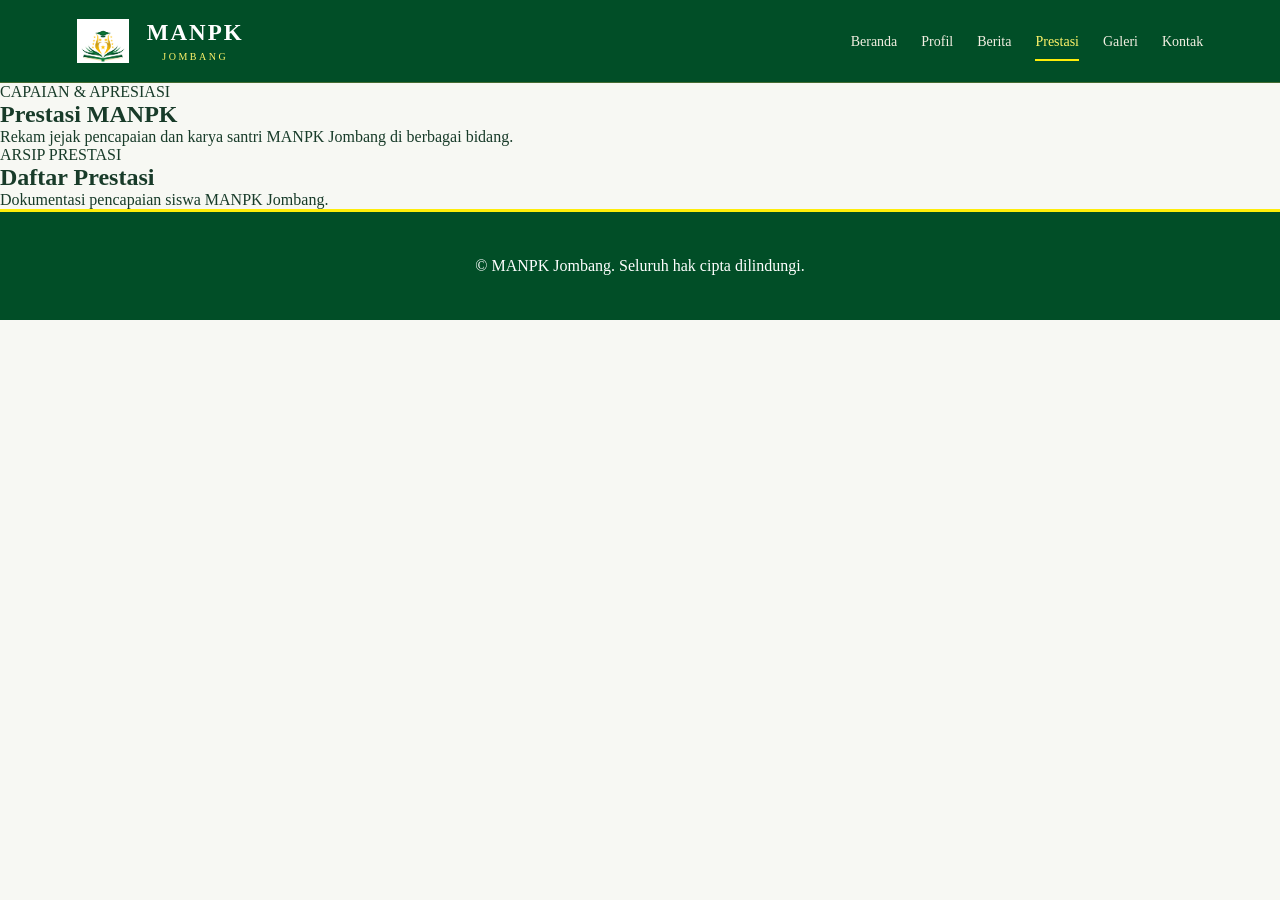
==== prestasi.html @ c764612d "Add achievement page styling" ====
<!DOCTYPE html>
<html lang="id">
<head>
  <meta charset="UTF-8">
  <meta name="viewport" content="width=device-width, initial-scale=1.0">
  <title>Prestasi | MANPK Jombang</title>
  <link rel="stylesheet" href="style.css">
</head>

<body>

  <!-- NAVBAR -->
  <header class="navbar">
    <div class="nav-container">

      <a href="index.html" class="brand">
        <img src="logo-hassa.png.png" alt="Logo HASSA" class="brand-logo-img">
        <div class="brand-name">
          <strong>MANPK</strong>
          <span>JOMBANG</span>
        </div>
      </a>

      <nav class="main-nav">
        <ul>
          <li><a href="index.html">Beranda</a></li>
          <li><a href="profil.html">Profil</a></li>
          <li><a href="berita.html">Berita</a></li>
          <li><a href="prestasi.html" class="active">Prestasi</a></li>
          <li><a href="galeri.html">Galeri</a></li>
          <li><a href="kontak.html">Kontak</a></li>
        </ul>
      </nav>

    </div>
  </header>

  <!-- PRESTASI -->
  <main class="achievement-page">

    <!-- FEATURED ACHIEVEMENTS -->
    <section class="featured-section">
      <div class="section-heading">
        <span>CAPAIAN & APRESIASI</span>
        <h1>Prestasi MANPK</h1>
        <p>
          Rekam jejak pencapaian dan karya santri
          MANPK Jombang di berbagai bidang.
        </p>
      </div>

      <div class="featured-grid">
        <!-- Kartu prestasi akan ditambahkan di sini -->
      </div>
    </section>

    <!-- DAFTAR PRESTASI -->
    <section class="achievement-list-section">
      <div class="section-heading">
        <span>ARSIP PRESTASI</span>
        <h2>Daftar Prestasi</h2>
        <p>
          Dokumentasi pencapaian siswa MANPK Jombang.
        </p>
      </div>

      <div class="achievement-table-wrapper">
        <!-- Tabel prestasi akan ditambahkan di sini -->
      </div>
    </section>

  </main>

  <!-- FOOTER -->
  <footer class="footer">
    <p>© MANPK Jombang. Seluruh hak cipta dilindungi.</p>
  </footer>

</body>
</html>
---- style.css ----
/* =========================================
   MANPK JOMBANG — ELEGANT EDITORIAL DESIGN
========================================= */
.navbar {
  width: 100%;
  position: relative;
  z-index: 10;
  background: var(--green-dark);
  border-bottom: 2px solid var(--gold);
}

:root {
  /* IDENTITAS WARNA MANPK */
  --green: #0F7C39;
  --green-light: #168B45;
  --green-dark: #014E27;

  /* AKSEN KUNING */
  --gold: #FEED09;
  --gold-light: #FFF36A;

  /* WARNA NETRAL */
  --cream: #F7F8F3;
  --white: #FFFFFF;
  --dark: #183B29;
  --gray: #747D75;
}


* {
  margin: 0;
  padding: 0;
  box-sizing: border-box;
}

html {
  scroll-behavior: smooth;
}

body {
  font-family: Georgia, 'Times New Roman', serif;
  background: var(--cream);
  color: var(--dark);
  overflow-x: hidden;
}

a {
  text-decoration: none;
}

/* =========================================
   1. NAVBAR
========================================= */

.navbar {
  width: 100%;
  position: relative;
  z-index: 10;
  background: var(--green-dark);
  border-bottom: 1px solid rgba(197, 163, 74, 0.35);
}

.nav-container {
  width: 100%;
  max-width: 1440px;
  min-height: 82px;
  margin: auto;
  padding: 12px 6%;
  display: flex;
  align-items: center;
  justify-content: space-between;
  gap: 30px;
}
.brand {
  display: flex;
  align-items: center;
  gap: 18px;
  color: var(--white);
  flex-shrink: 0;
}

.brand-logo {
  width: 52px;
  height: 52px;
  border: 1px solid var(--gold);
  border-radius: 50%;
  display: grid;
  place-items: center;
  color: var(--gold-light);
  font-family: Arial, sans-serif;
  font-size: 10px;
  font-weight: bold;
}
.brand-logo-img {
  width: 52px;
  height: 52px;
  object-fit: contain;
  display: block;
  flex-shrink: 0;
}

.brand-name {
  display: flex;
  flex-direction: column;
  line-height: 1.1;
}

.brand-name strong {
  font-size: 23px;
  font-weight: 600;
  letter-spacing: 2px;
  color: var(--white);
}

.brand-name span {
  font-size: 10px;
  letter-spacing: 2.5px;
  text-align: center;
  margin-top: 6px;
  color: var(--gold-light);
}
.main-nav ul {
  display: flex;
  align-items: center;
  gap: 24px;
  list-style: none;
  margin: 0;
  padding: 0;
}
.main-nav a {
  color: #F3EFE2;
  font-size: 14px;
  transition: color 0.3s ease;
  white-space: nowrap;
}

.main-nav a:hover,
.main-nav a.active {
  color: var(--gold-light);
}

.main-nav a.active {
  border-bottom: 2px solid var(--gold);
  padding-bottom: 10px;
}

/* =========================================
   2. HERO SECTION
========================================= */

.hero {
  width: 100%;
  min-height: 570px;
  position: relative;
  isolation: isolate;
  overflow: hidden;
  display: grid;
  grid-template-columns: 1fr 1.05fr;
  align-items: center;
  background: var(--green);
  color: var(--white);
  padding: 65px 6%;
}

/* Geometric pattern */


.hero-pattern {
  position: absolute;
  inset: 0;
  z-index: -1;
  pointer-events: none;
  opacity: 0.09;
  background-image:
    repeating-linear-gradient(
      45deg,
      transparent 0 35px,
      var(--gold) 36px 37px,
      transparent 38px 70px
    ),
    repeating-linear-gradient(
      -45deg,
      transparent 0 35px,
      var(--gold) 36px 37px,
      transparent 38px 70px
    );
  background-size: 100px 100px;
  animation: patternMove 45s linear infinite;
}

@keyframes patternMove {
  from {
    background-position: 0 0;
  }
  to {
    background-position: 100px 100px;
  }
}

/* Hero text */

.hero-content {
  position: relative;
  z-index: 2;
  max-width: 570px;
  padding: 20px 0;
  animation: revealText 1s ease both;
}


.eyebrow {
  color: var(--gold);
  font-family: Arial, sans-serif;
  font-size: 12px;
  letter-spacing: 2px;
  line-height: 1.8;
  margin-bottom: 25px;
}


.hero h1 {
  color: var(--white);
  font-size: clamp(45px, 5vw, 72px);
  line-height: 1.08;
  font-weight: normal;
  margin-bottom: 22px;
}

.hero h1 span {
  display: block;
  color: var(--gold);
  font-style: italic;
}


.hero-slogan {
  font-size: 20px;
  font-style: italic;
  margin-bottom: 12px;
  color: #F5EEDB;
}

.hero-description {
  max-width: 430px;
  color: #D9E1D8;
  font-size: 15px;
  line-height: 1.8;
  margin-bottom: 28px;
}


.hero-button {
  display: inline-flex;
  align-items: center;
  gap: 18px;
  background: var(--gold);
  color: var(--green-dark);
  padding: 14px 25px;
  border-radius: 8px;
  font-size: 14px;
  font-weight: bold;
  transition: 0.3s ease;
}

.hero-button:hover {
  background: var(--gold-light);
  transform: translateY(-3px);
}

.hero-button span {
  font-size: 20px;
}


.hero-button:hover {
  background: var(--gold-light);
  transform: translateY(-3px);
}

.hero-button span {
  font-size: 20px;
}

.hero-pagination {
  display: flex;
  gap: 20px;
  margin-top: 35px;
  font-family: Arial, sans-serif;
  font-size: 12px;
  color: #B5C1B5;
}

.hero-pagination .current {
  color: var(--gold-light);
  font-weight: bold;
}

/* =========================================
   3. HERO LANDSCAPE IMAGE
========================================= */

.hero-visual {
  position: relative;
  z-index: 1;
  width: 100%;
  max-width: 540px;
  min-width: 0;
  justify-self: end;
  padding: 0 0 30px 10px;
  animation: revealImage 1.3s ease both;
}

.hero-image {
  width: 100%;
  max-width: 480px;
  aspect-ratio: 16 / 9;
  overflow: hidden;
  border: 1px solid rgba(226, 199, 125, 0.8);
  border-radius: 120px 0 0 0;
  background: var(--green-light);
}

.image-placeholder {
  width: 100%;
  height: 100%;
  min-height: 260px;
  display: flex;
  flex-direction: column;
  align-items: center;
  justify-content: center;
  text-align: center;
  color: var(--white);
  background: linear-gradient(
    135deg,
    var(--green-dark),
    var(--green-light)
  );
}

.image-placeholder span {
  font-size: 23px;
  letter-spacing: 2px;
}

.image-placeholder p {
  font-family: Arial, sans-serif;
  font-size: 12px;
  margin-top: 12px;
  color: rgba(255, 255, 255, 0.8);
}

.hero-caption {
  position: absolute;
  right: 0;
  bottom: 0;
  width: 72%;
  padding: 16px 22px;
  background: var(--green-dark);
  border: 1px solid var(--gold);
  color: var(--gold);
  text-align: center;
  font-family: Arial, sans-serif;
  font-size: 11px;
  letter-spacing: 2px;
}

/* =========================================
   4. ABOUT SECTION
========================================= */

.about-section {
  width: 100%;
  min-height: 450px;
  padding: 95px 8%;
  display: grid;
  grid-template-columns: 1.2fr 0.9fr 0.7fr;
  align-items: center;
  gap: 48px;
  position: relative;
  background: var(--cream);
}
.section-label {
  color: var(--green);
  font-family: Arial, sans-serif;
  font-size: 11px;
  font-weight: bold;
  letter-spacing: 2px;
  margin-bottom: 22px;
}



.about-text h2 {
  color: var(--green-dark);
  font-size: clamp(27px, 3vw, 40px);
  line-height: 1.25;
  font-weight: normal;
  margin-bottom: 20px;
}


.about-text > p:not(.section-label) {
  color: #555E53;
  font-size: 15px;
  line-height: 1.8;
  margin-bottom: 25px;
}

.about-button {
  display: inline-block;
  padding: 12px 22px;
  background: var(--green);
  color: var(--white);
  border-radius: 25px;
  font-family: Arial, sans-serif;
  font-size: 13px;
  transition: 0.3s;
}

.about-button:hover {
  background: var(--green-light);
  transform: translateY(-2px);
}

/* About image placeholder */

.about-visual {
  width: 100%;
  min-width: 0;
}

.about-image-placeholder {
  width: 100%;
  min-height: 230px;
  aspect-ratio: 4 / 3;
  display: grid;
  place-items: center;
  padding: 20px;
  text-align: center;
  color: var(--green-dark);
  background: #E8F1E9;
  border: 1px solid var(--green);
  border-radius: 100px 0 0 0;
  font-family: Arial, sans-serif;
  font-size: 12px;
  letter-spacing: 1px;
}


/* About values */

.about-values {
  display: flex;
  flex-direction: column;
  gap: 22px;
}

.value-item {
  display: flex;
  align-items: center;
  gap: 15px;
}

.value-icon {
  width: 48px;
  height: 48px;
  flex-shrink: 0;
  border-radius: 50%;
  background: var(--green);
  color: var(--gold);
  display: grid;
  place-items: center;
  font-size: 24px;
  border: 1px solid var(--gold);
}


.value-item p {
  color: var(--green-dark);
  font-size: 14px;
  line-height: 1.5;
}

/* =========================================
   5. FOOTER
========================================= */

.footer {
  background: var(--green-dark);
  color: var(--white);
  text-align: center;
  padding: 45px 20px;
  border-top: 3px solid var(--gold);
}

.footer-content h3 {
  color: var(--gold);
  font-size: 22px;
  font-weight: normal;
  letter-spacing: 3px;
  margin-bottom: 10px;
}

.footer-content p {
  color: #D9E1D8;
  font-size: 14px;
  font-style: italic;
  margin-bottom: 20px;
}

.footer-content span {
  font-family: Arial, sans-serif;
  font-size: 11px;
  color: #B9C5B9;
}

/* =========================================
   6. ANIMATIONS
========================================= */

@keyframes revealText {
  from {
    opacity: 0;
    transform: translateY(25px);
  }
  to {
    opacity: 1;
    transform: translateY(0);
  }
}

@keyframes revealImage {
  from {
    opacity: 0;
    transform: translateX(30px);
  }
  to {
    opacity: 1;
    transform: translateX(0);
  }
}

/* =========================================
   7. RESPONSIVE DESIGN
========================================= */

@media (max-width: 1050px) {
  .nav-container {
    flex-direction: row;
    justify-content: space-between;
    gap: 20px;
  }

  .main-nav ul {
    flex-wrap: wrap;
    justify-content: center;
    gap: 15px;
  }

  .hero {
    grid-template-columns: 1fr 1fr;
    padding: 55px 5%;
  }

  .hero-visual {
    padding: 0 0 35px 10px;
  }

  .about-section {
    grid-template-columns: 1fr 1fr;
  }

  .about-values {
    grid-column: 1 / -1;
    flex-direction: row;
    flex-wrap: wrap;
    justify-content: space-between;
  }
}

@media (max-width: 700px) {
  .nav-container {
    flex-direction: column;
    padding: 18px 5%;
  }

  .main-nav ul {
    gap: 10px 16px;
    flex-wrap: wrap;
    justify-content: center;
  }

  .main-nav a {
    font-size: 12px;
    padding: 5px 0;
  }

 .hero {
  grid-template-columns: 1fr;
  min-height: auto;
  padding: 65px 7% 75px;
  gap: 30px;
}

  .hero h1 {
    font-size: clamp(34px, 9vw, 43px);
    line-height: 1.15;
  }

  .hero-visual {
    position: relative;
    z-index: 1;
    width: 100%;
    max-width: 480px;
    min-width: 0;
    justify-self: center;
    padding: 0 0 30px 10px;
    animation: revealImage 1.3s ease both;
  }

  .hero-image {
    width: 100%;
    max-width: 480px;
    aspect-ratio: 16 / 9;
    overflow: hidden;
    border: 1px solid rgba(226, 199, 125, 0.8);
    border-radius: 120px 0 0 0;
    background: var(--green-light);
  }
  .hero-caption {
    width: 85%;
    font-size: 9px;
  }

  .about-section {
    grid-template-columns: 1fr;
    padding: 65px 8%;
    gap: 35px;
  }

  .about-values {
    grid-column: auto;
    flex-direction: column;
  }
}

@media (prefers-reduced-motion: reduce) {
  *,
  *::before,
  *::after {
    animation-duration: 0.01ms !important;
    animation-iteration-count: 1 !important;
    scroll-behavior: auto !important;
  }
}
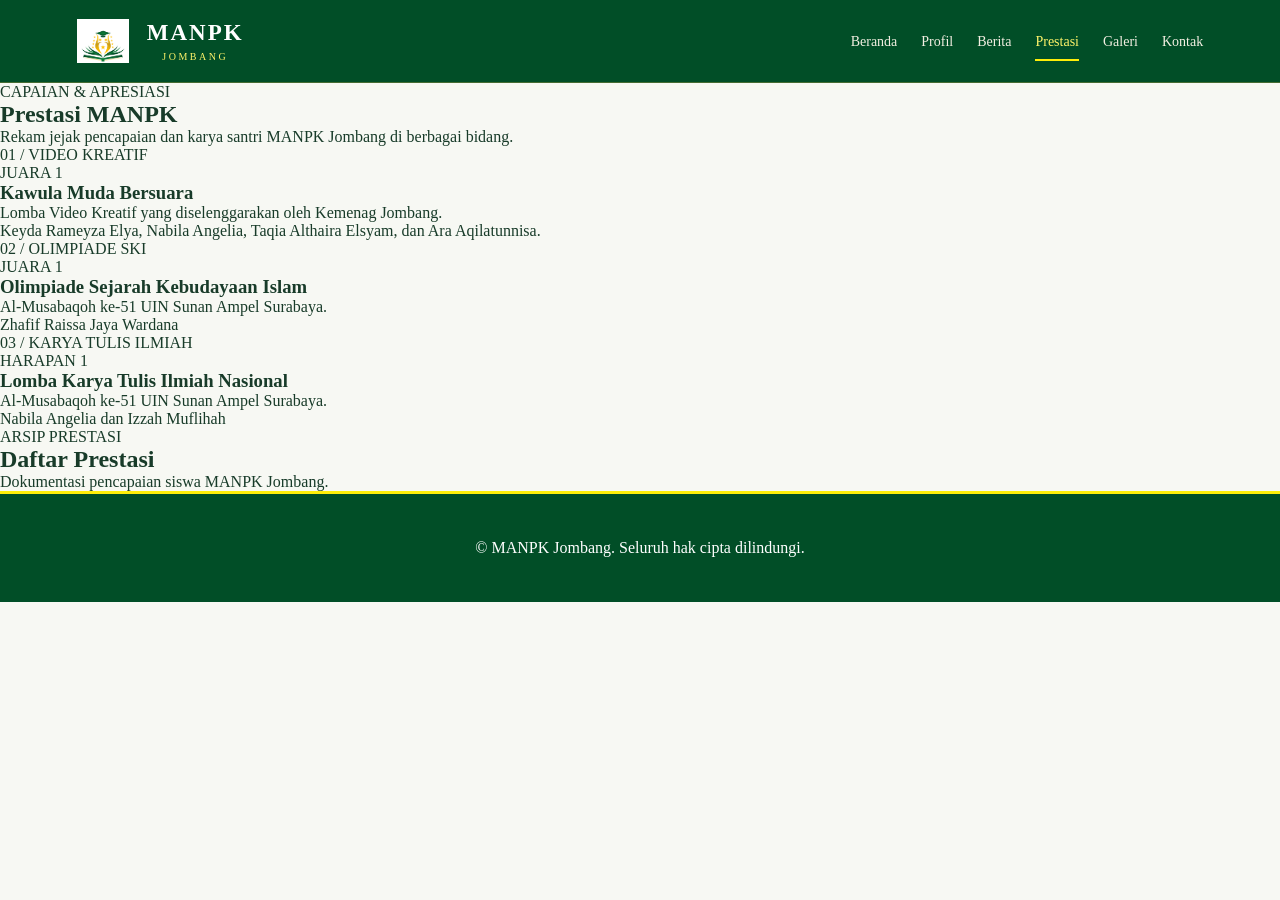
==== commit 77f99db8: "Add achievement cards to prestasi.html" ====
--- a/prestasi.html
+++ b/prestasi.html
@@ -51,7 +51,53 @@
       </div>
 
       <div class="featured-grid">
-        <!-- Kartu prestasi akan ditambahkan di sini -->
+       
+<div class="featured-grid">
+
+  <article class="achievement-card featured-main">
+    <div class="achievement-card-image">
+      <span>01 / VIDEO KREATIF</span>
+    </div>
+    <div class="achievement-card-content">
+      <span class="achievement-award">JUARA 1</span>
+      <h3>Kawula Muda Bersuara</h3>
+      <p>Lomba Video Kreatif yang diselenggarakan oleh Kemenag Jombang.</p>
+      <div class="achievement-names">
+        Keyda Rameyza Elya, Nabila Angelia, Taqia Althaira Elsyam, dan Ara Aqilatunnisa.
+      </div>
+    </div>
+  </article>
+
+  <article class="achievement-card">
+    <div class="achievement-card-image">
+      <span>02 / OLIMPIADE SKI</span>
+    </div>
+    <div class="achievement-card-content">
+      <span class="achievement-award">JUARA 1</span>
+      <h3>Olimpiade Sejarah Kebudayaan Islam</h3>
+      <p>Al-Musabaqoh ke-51 UIN Sunan Ampel Surabaya.</p>
+      <div class="achievement-names">
+        Zhafif Raissa Jaya Wardana
+      </div>
+    </div>
+  </article>
+
+  <article class="achievement-card">
+    <div class="achievement-card-image">
+      <span>03 / KARYA TULIS ILMIAH</span>
+    </div>
+    <div class="achievement-card-content">
+      <span class="achievement-award">HARAPAN 1</span>
+      <h3>Lomba Karya Tulis Ilmiah Nasional</h3>
+      <p>Al-Musabaqoh ke-51 UIN Sunan Ampel Surabaya.</p>
+      <div class="achievement-names">
+        Nabila Angelia dan Izzah Muflihah
+      </div>
+    </div>
+  </article>
+
+</div>
+
       </div>
     </section>
 
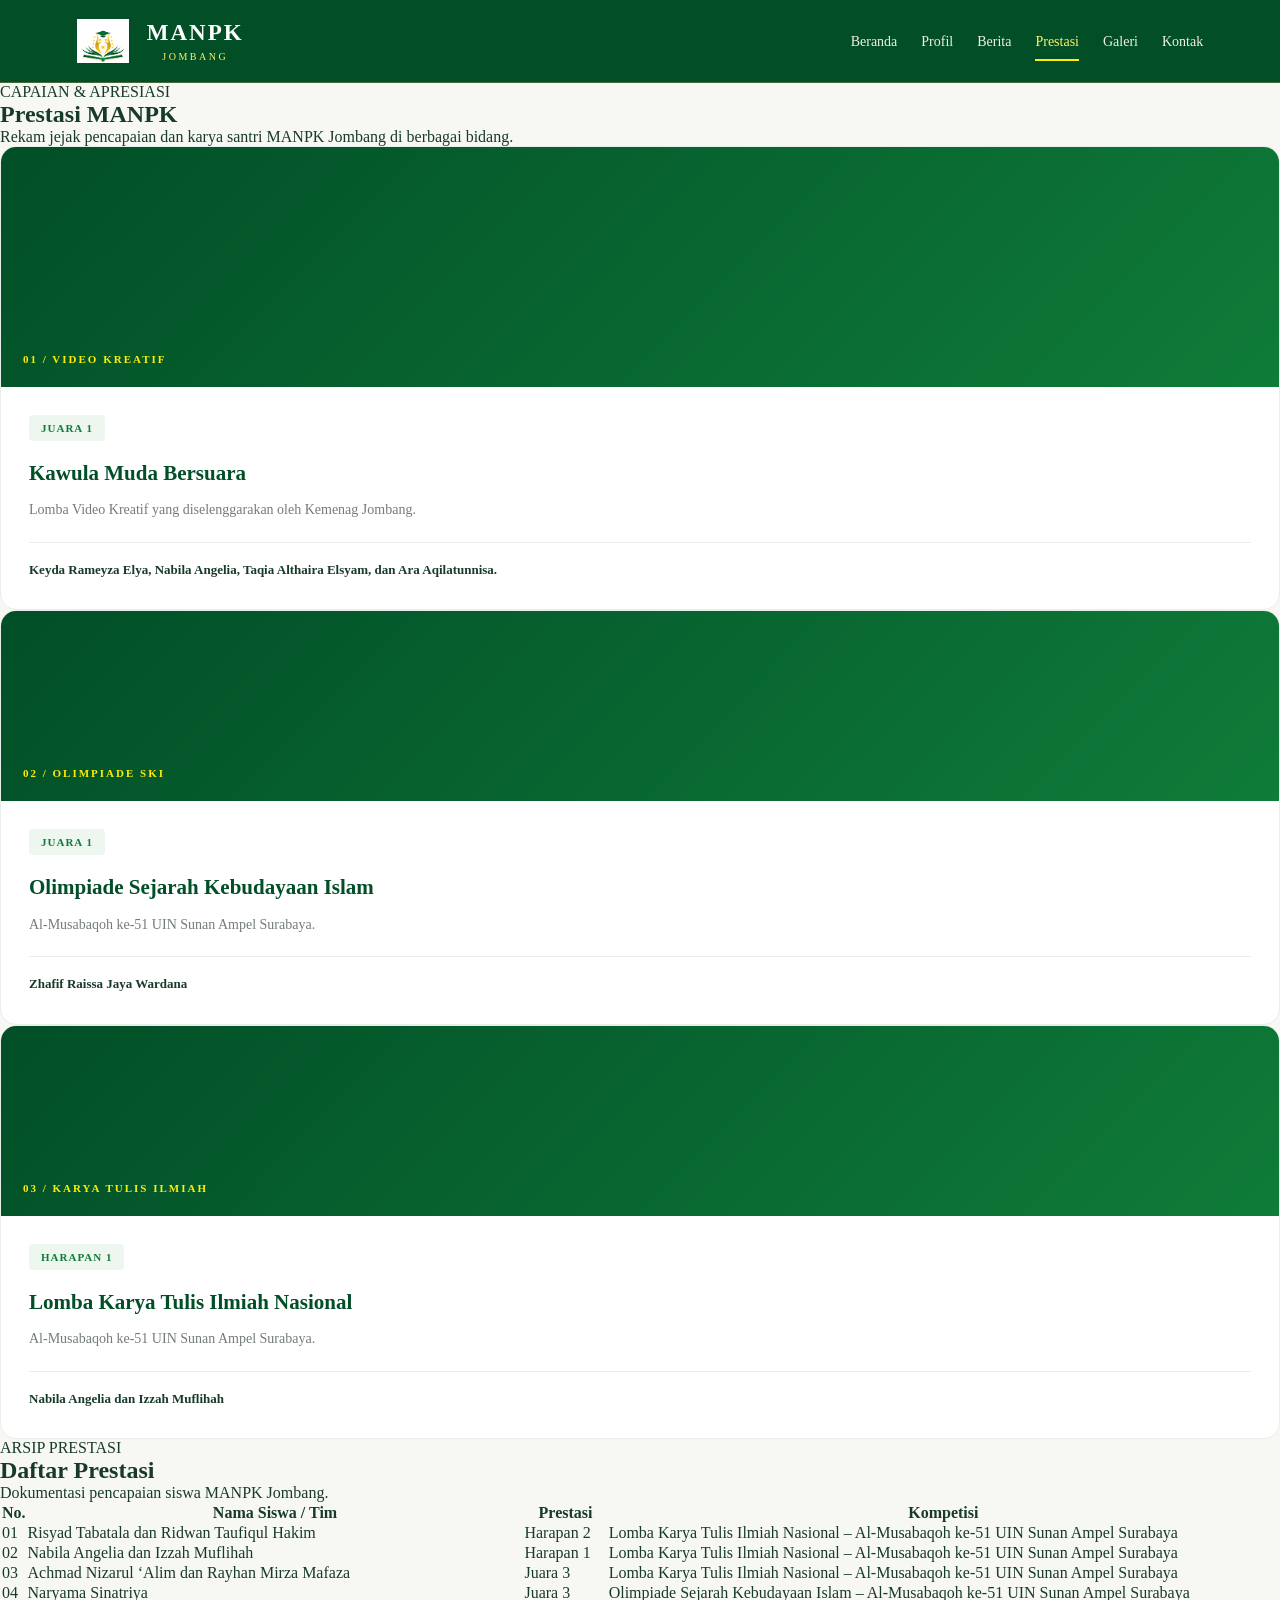
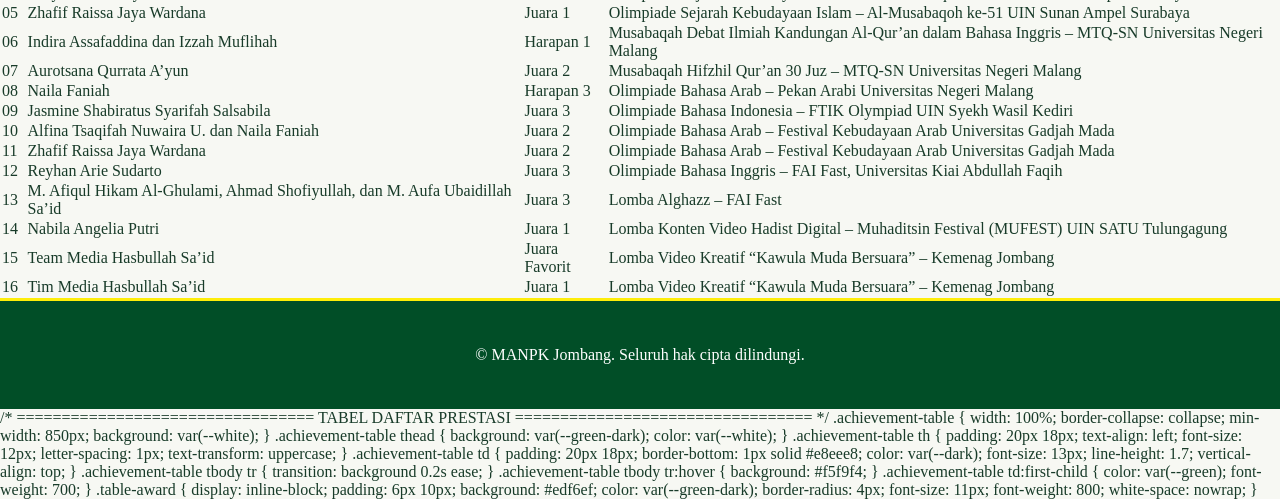
==== commit 1c0c7400: "Style achievement table Added a table to display student achievements with details on awards and com" ====
--- a/prestasi.html
+++ b/prestasi.html
@@ -111,9 +111,132 @@
         </p>
       </div>
 
-      <div class="achievement-table-wrapper">
-        <!-- Tabel prestasi akan ditambahkan di sini -->
-      </div>
+     <div class="achievement-table-wrapper">
+  <table class="achievement-table">
+    <thead>
+      <tr>
+        <th>No.</th>
+        <th>Nama Siswa / Tim</th>
+        <th>Prestasi</th>
+        <th>Kompetisi</th>
+      </tr>
+    </thead>
+
+    <tbody>
+      <tr>
+        <td>01</td>
+        <td>Risyad Tabatala dan Ridwan Taufiqul Hakim</td>
+        <td><span class="table-award">Harapan 2</span></td>
+        <td>Lomba Karya Tulis Ilmiah Nasional – Al-Musabaqoh ke-51 UIN Sunan Ampel Surabaya</td>
+      </tr>
+
+      <tr>
+        <td>02</td>
+        <td>Nabila Angelia dan Izzah Muflihah</td>
+        <td><span class="table-award">Harapan 1</span></td>
+        <td>Lomba Karya Tulis Ilmiah Nasional – Al-Musabaqoh ke-51 UIN Sunan Ampel Surabaya</td>
+      </tr>
+
+      <tr>
+        <td>03</td>
+        <td>Achmad Nizarul ‘Alim dan Rayhan Mirza Mafaza</td>
+        <td><span class="table-award">Juara 3</span></td>
+        <td>Lomba Karya Tulis Ilmiah Nasional – Al-Musabaqoh ke-51 UIN Sunan Ampel Surabaya</td>
+      </tr>
+
+      <tr>
+        <td>04</td>
+        <td>Naryama Sinatriya</td>
+        <td><span class="table-award">Juara 3</span></td>
+        <td>Olimpiade Sejarah Kebudayaan Islam – Al-Musabaqoh ke-51 UIN Sunan Ampel Surabaya</td>
+      </tr>
+
+      <tr>
+        <td>05</td>
+        <td>Zhafif Raissa Jaya Wardana</td>
+        <td><span class="table-award">Juara 1</span></td>
+        <td>Olimpiade Sejarah Kebudayaan Islam – Al-Musabaqoh ke-51 UIN Sunan Ampel Surabaya</td>
+      </tr>
+
+      <tr>
+        <td>06</td>
+        <td>Indira Assafaddina dan Izzah Muflihah</td>
+        <td><span class="table-award">Harapan 1</span></td>
+        <td>Musabaqah Debat Ilmiah Kandungan Al-Qur’an dalam Bahasa Inggris – MTQ-SN Universitas Negeri Malang</td>
+      </tr>
+
+      <tr>
+        <td>07</td>
+        <td>Aurotsana Qurrata A’yun</td>
+        <td><span class="table-award">Juara 2</span></td>
+        <td>Musabaqah Hifzhil Qur’an 30 Juz – MTQ-SN Universitas Negeri Malang</td>
+      </tr>
+
+      <tr>
+        <td>08</td>
+        <td>Naila Faniah</td>
+        <td><span class="table-award">Harapan 3</span></td>
+        <td>Olimpiade Bahasa Arab – Pekan Arabi Universitas Negeri Malang</td>
+      </tr>
+
+      <tr>
+        <td>09</td>
+        <td>Jasmine Shabiratus Syarifah Salsabila</td>
+        <td><span class="table-award">Juara 3</span></td>
+        <td>Olimpiade Bahasa Indonesia – FTIK Olympiad UIN Syekh Wasil Kediri</td>
+      </tr>
+
+      <tr>
+        <td>10</td>
+        <td>Alfina Tsaqifah Nuwaira U. dan Naila Faniah</td>
+        <td><span class="table-award">Juara 2</span></td>
+        <td>Olimpiade Bahasa Arab – Festival Kebudayaan Arab Universitas Gadjah Mada</td>
+      </tr>
+
+      <tr>
+        <td>11</td>
+        <td>Zhafif Raissa Jaya Wardana</td>
+        <td><span class="table-award">Juara 2</span></td>
+        <td>Olimpiade Bahasa Arab – Festival Kebudayaan Arab Universitas Gadjah Mada</td>
+      </tr>
+
+      <tr>
+        <td>12</td>
+        <td>Reyhan Arie Sudarto</td>
+        <td><span class="table-award">Juara 3</span></td>
+        <td>Olimpiade Bahasa Inggris – FAI Fast, Universitas Kiai Abdullah Faqih</td>
+      </tr>
+
+      <tr>
+        <td>13</td>
+        <td>M. Afiqul Hikam Al-Ghulami, Ahmad Shofiyullah, dan M. Aufa Ubaidillah Sa’id</td>
+        <td><span class="table-award">Juara 3</span></td>
+        <td>Lomba Alghazz – FAI Fast</td>
+      </tr>
+
+      <tr>
+        <td>14</td>
+        <td>Nabila Angelia Putri</td>
+        <td><span class="table-award">Juara 1</span></td>
+        <td>Lomba Konten Video Hadist Digital – Muhaditsin Festival (MUFEST) UIN SATU Tulungagung</td>
+      </tr>
+
+      <tr>
+        <td>15</td>
+        <td>Team Media Hasbullah Sa’id</td>
+        <td><span class="table-award">Juara Favorit</span></td>
+        <td>Lomba Video Kreatif “Kawula Muda Bersuara” – Kemenag Jombang</td>
+      </tr>
+
+      <tr>
+        <td>16</td>
+        <td>Tim Media Hasbullah Sa’id</td>
+        <td><span class="table-award">Juara 1</span></td>
+        <td>Lomba Video Kreatif “Kawula Muda Bersuara” – Kemenag Jombang</td>
+      </tr>
+    </tbody>
+  </table>
+</div>
     </section>
 
   </main>
@@ -125,3 +248,59 @@
 
 </body>
 </html>
+/* =================================
+   TABEL DAFTAR PRESTASI
+================================= */
+
+.achievement-table {
+  width: 100%;
+  border-collapse: collapse;
+  min-width: 850px;
+  background: var(--white);
+}
+
+.achievement-table thead {
+  background: var(--green-dark);
+  color: var(--white);
+}
+
+.achievement-table th {
+  padding: 20px 18px;
+  text-align: left;
+  font-size: 12px;
+  letter-spacing: 1px;
+  text-transform: uppercase;
+}
+
+.achievement-table td {
+  padding: 20px 18px;
+  border-bottom: 1px solid #e8eee8;
+  color: var(--dark);
+  font-size: 13px;
+  line-height: 1.7;
+  vertical-align: top;
+}
+
+.achievement-table tbody tr {
+  transition: background 0.2s ease;
+}
+
+.achievement-table tbody tr:hover {
+  background: #f5f9f4;
+}
+
+.achievement-table td:first-child {
+  color: var(--green);
+  font-weight: 700;
+}
+
+.table-award {
+  display: inline-block;
+  padding: 6px 10px;
+  background: #edf6ef;
+  color: var(--green-dark);
+  border-radius: 4px;
+  font-size: 11px;
+  font-weight: 800;
+  white-space: nowrap;
+}
--- a/style.css
+++ b/style.css
@@ -654,3 +654,84 @@
     scroll-behavior: auto !important;
   }
 }
+/* KARTU PRESTASI */
+
+.achievement-card {
+  background: var(--white);
+  border-radius: 16px;
+  overflow: hidden;
+  border: 1px solid #e8eee8;
+  transition: transform 0.3s ease, box-shadow 0.3s ease;
+}
+
+.achievement-card:hover {
+  transform: translateY(-6px);
+  box-shadow: 0 15px 35px rgba(1, 78, 39, 0.10);
+}
+
+.achievement-card-image {
+  min-height: 190px;
+  background: linear-gradient(135deg, var(--green-dark), var(--green));
+  display: flex;
+  align-items: flex-end;
+  padding: 22px;
+}
+
+.achievement-card-image span {
+  color: var(--gold);
+  font-size: 11px;
+  font-weight: 700;
+  letter-spacing: 2px;
+}
+
+.achievement-card-content {
+  padding: 28px;
+}
+
+.achievement-award {
+  display: inline-block;
+  color: var(--green);
+  background: #edf6ef;
+  padding: 7px 12px;
+  border-radius: 4px;
+  font-size: 11px;
+  font-weight: 800;
+  letter-spacing: 1px;
+}
+
+.achievement-card-content h3 {
+  color: var(--green-dark);
+  font-size: 21px;
+  line-height: 1.4;
+  margin: 18px 0 10px;
+}
+
+.achievement-card-content p {
+  color: var(--gray);
+  font-size: 14px;
+  line-height: 1.7;
+}
+
+.achievement-names {
+  border-top: 1px solid #e8eee8;
+  margin-top: 20px;
+  padding-top: 16px;
+  color: var(--dark);
+  font-size: 13px;
+  line-height: 1.7;
+  font-weight: 600;
+}
+
+.featured-main {
+  grid-column: span 2;
+}
+
+.featured-main .achievement-card-image {
+  min-height: 240px;
+}
+
+@media (max-width: 700px) {
+  .featured-main {
+    grid-column: span 1;
+  }
+}
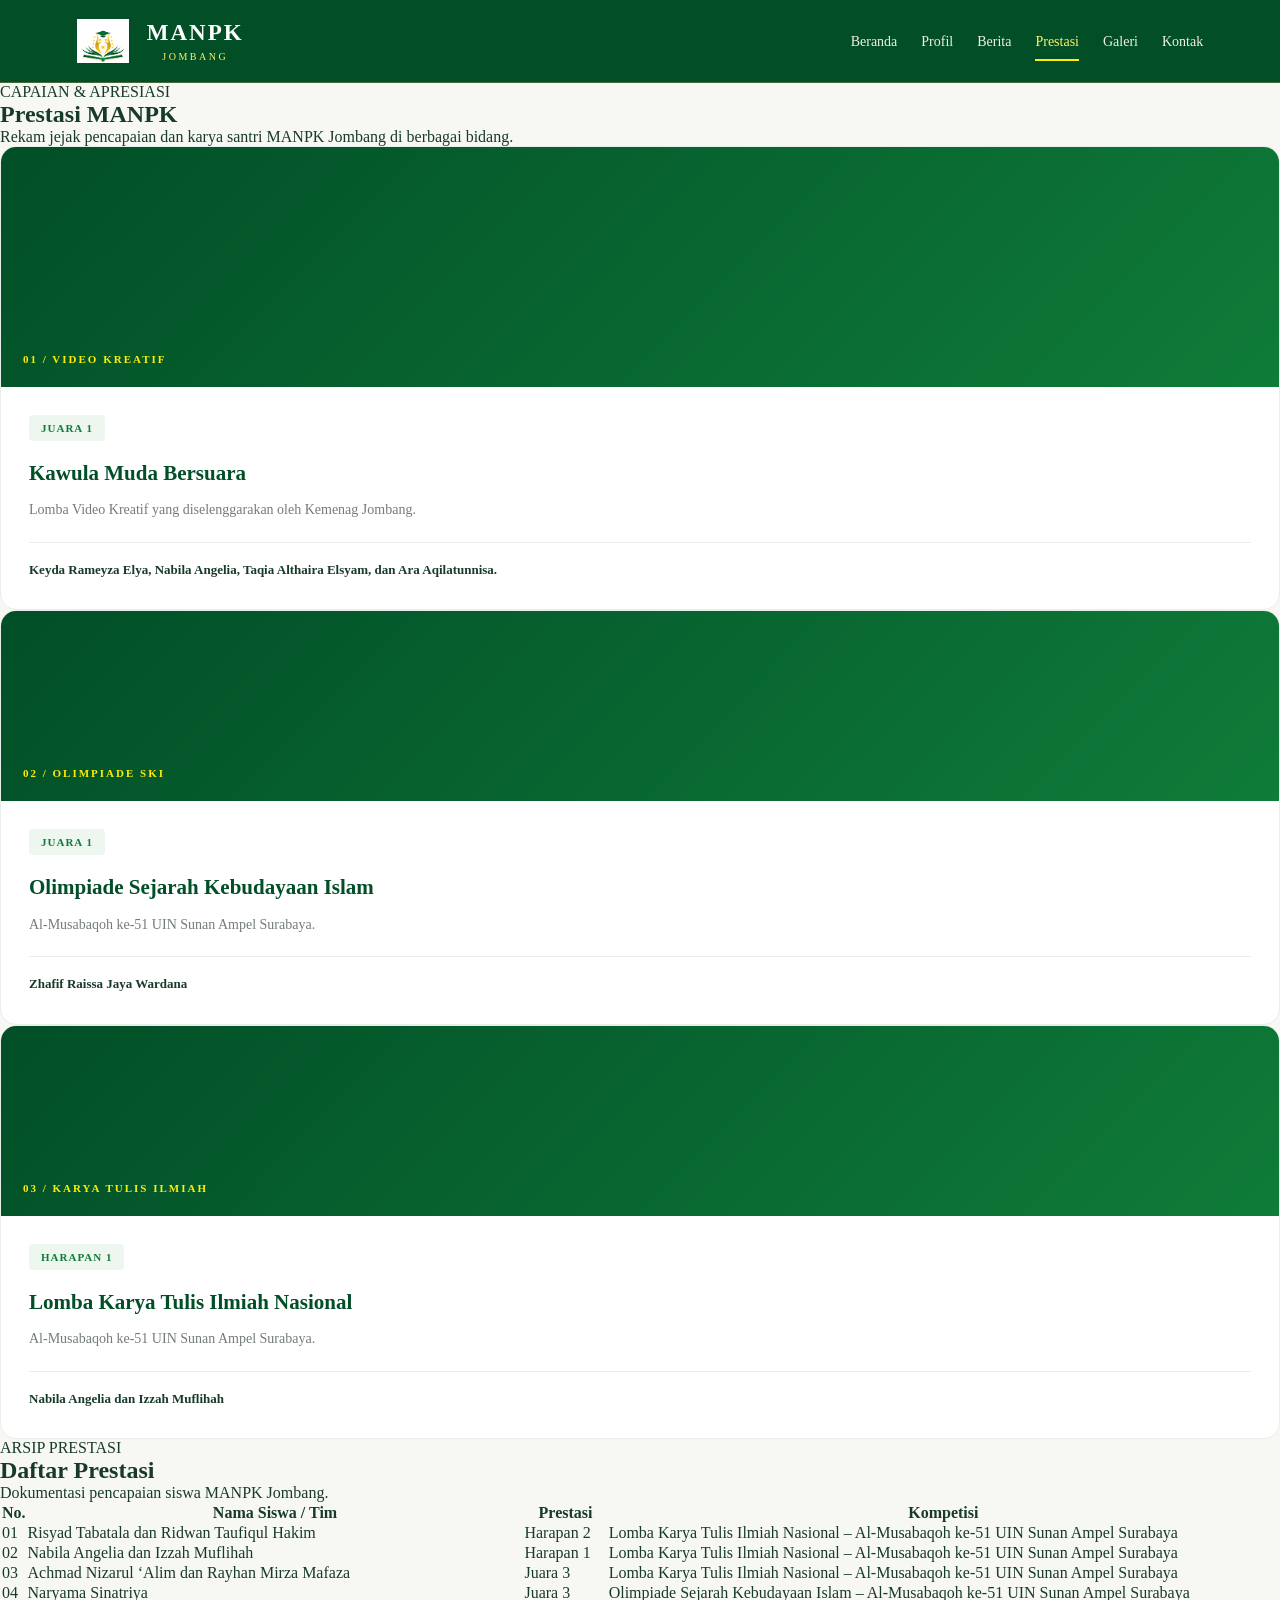
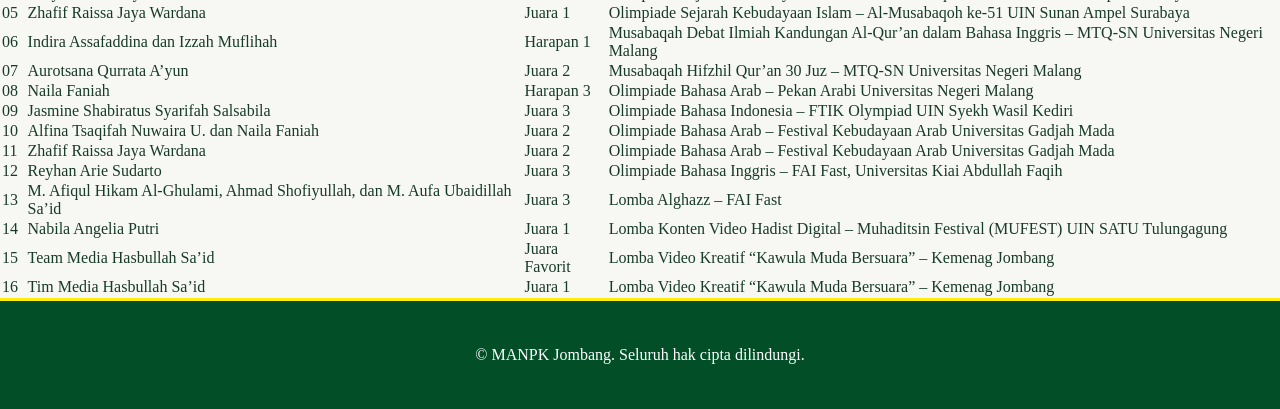
==== commit ab78be2a: "Delete achievement table CSS styles Removed CSS styles for achievement table." ====
--- a/prestasi.html
+++ b/prestasi.html
@@ -248,59 +248,3 @@
 
 </body>
 </html>
-/* =================================
-   TABEL DAFTAR PRESTASI
-================================= */
-
-.achievement-table {
-  width: 100%;
-  border-collapse: collapse;
-  min-width: 850px;
-  background: var(--white);
-}
-
-.achievement-table thead {
-  background: var(--green-dark);
-  color: var(--white);
-}
-
-.achievement-table th {
-  padding: 20px 18px;
-  text-align: left;
-  font-size: 12px;
-  letter-spacing: 1px;
-  text-transform: uppercase;
-}
-
-.achievement-table td {
-  padding: 20px 18px;
-  border-bottom: 1px solid #e8eee8;
-  color: var(--dark);
-  font-size: 13px;
-  line-height: 1.7;
-  vertical-align: top;
-}
-
-.achievement-table tbody tr {
-  transition: background 0.2s ease;
-}
-
-.achievement-table tbody tr:hover {
-  background: #f5f9f4;
-}
-
-.achievement-table td:first-child {
-  color: var(--green);
-  font-weight: 700;
-}
-
-.table-award {
-  display: inline-block;
-  padding: 6px 10px;
-  background: #edf6ef;
-  color: var(--green-dark);
-  border-radius: 4px;
-  font-size: 11px;
-  font-weight: 800;
-  white-space: nowrap;
-}
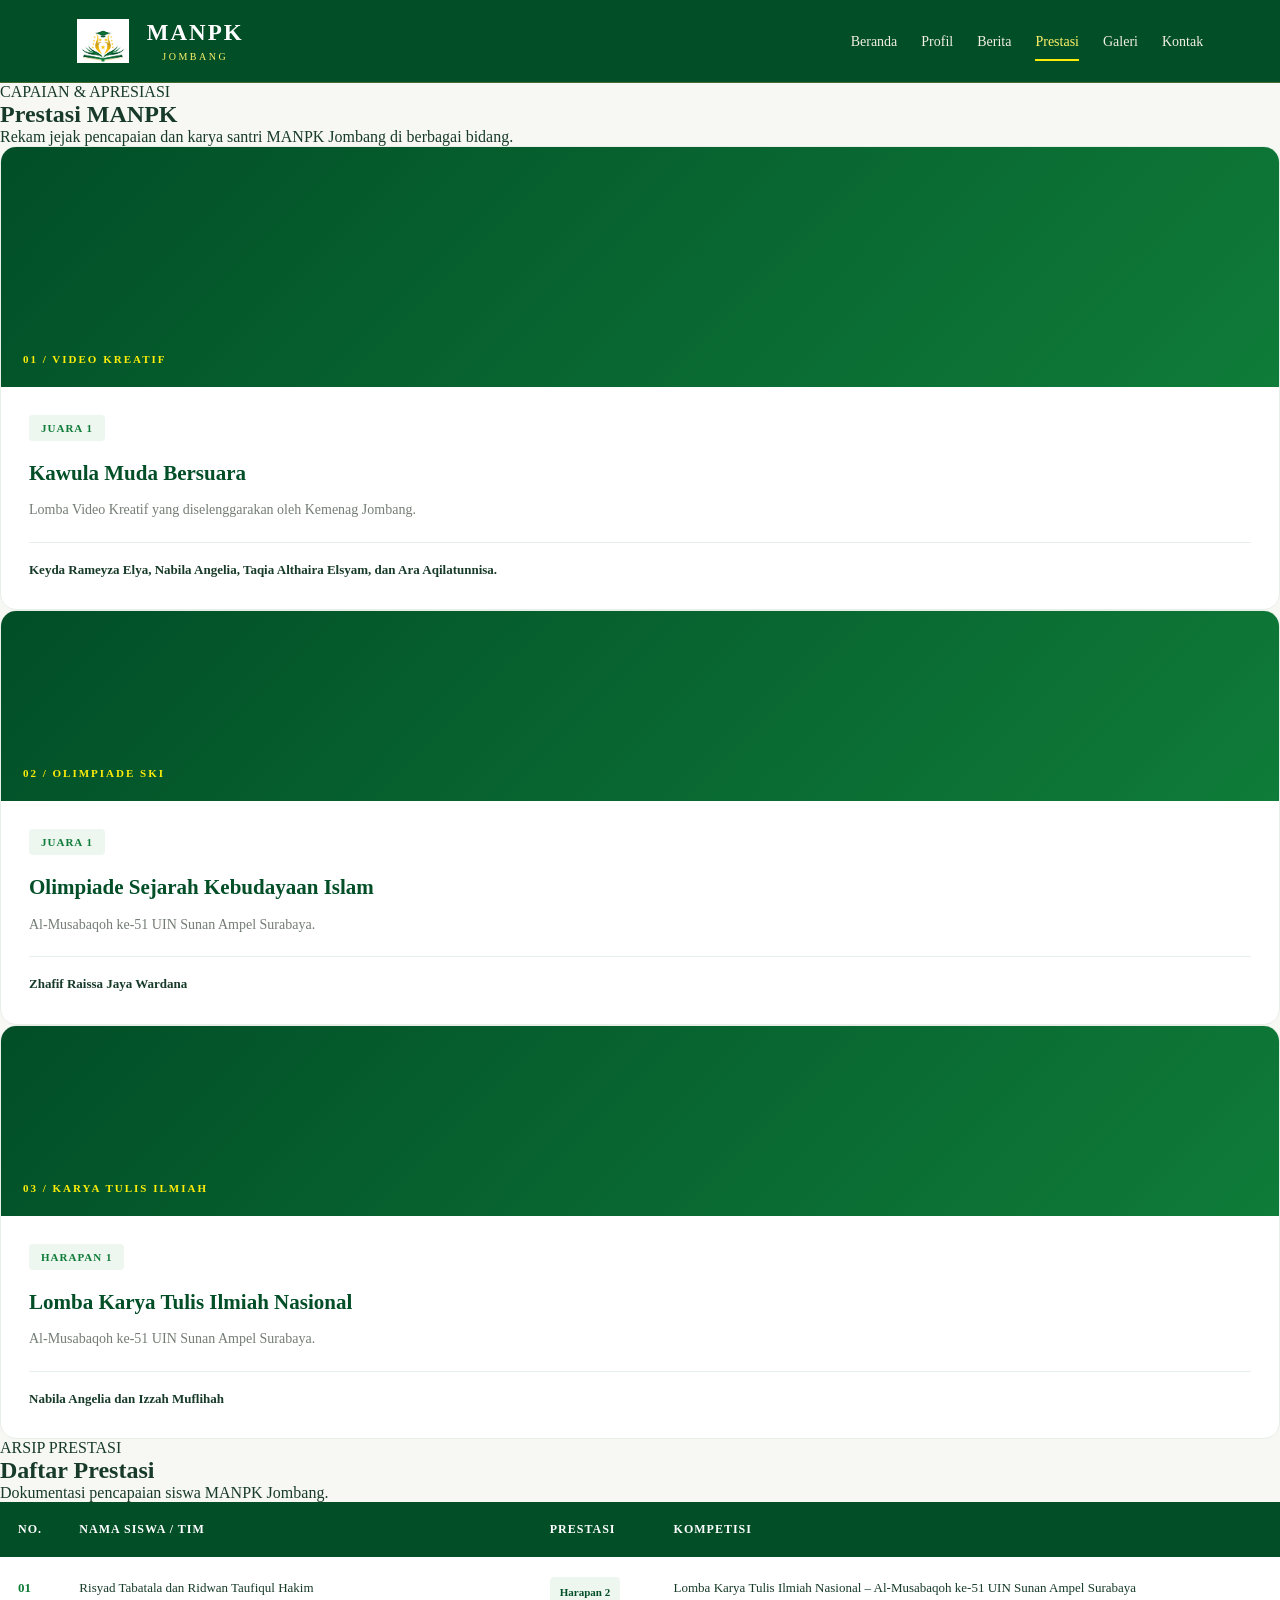
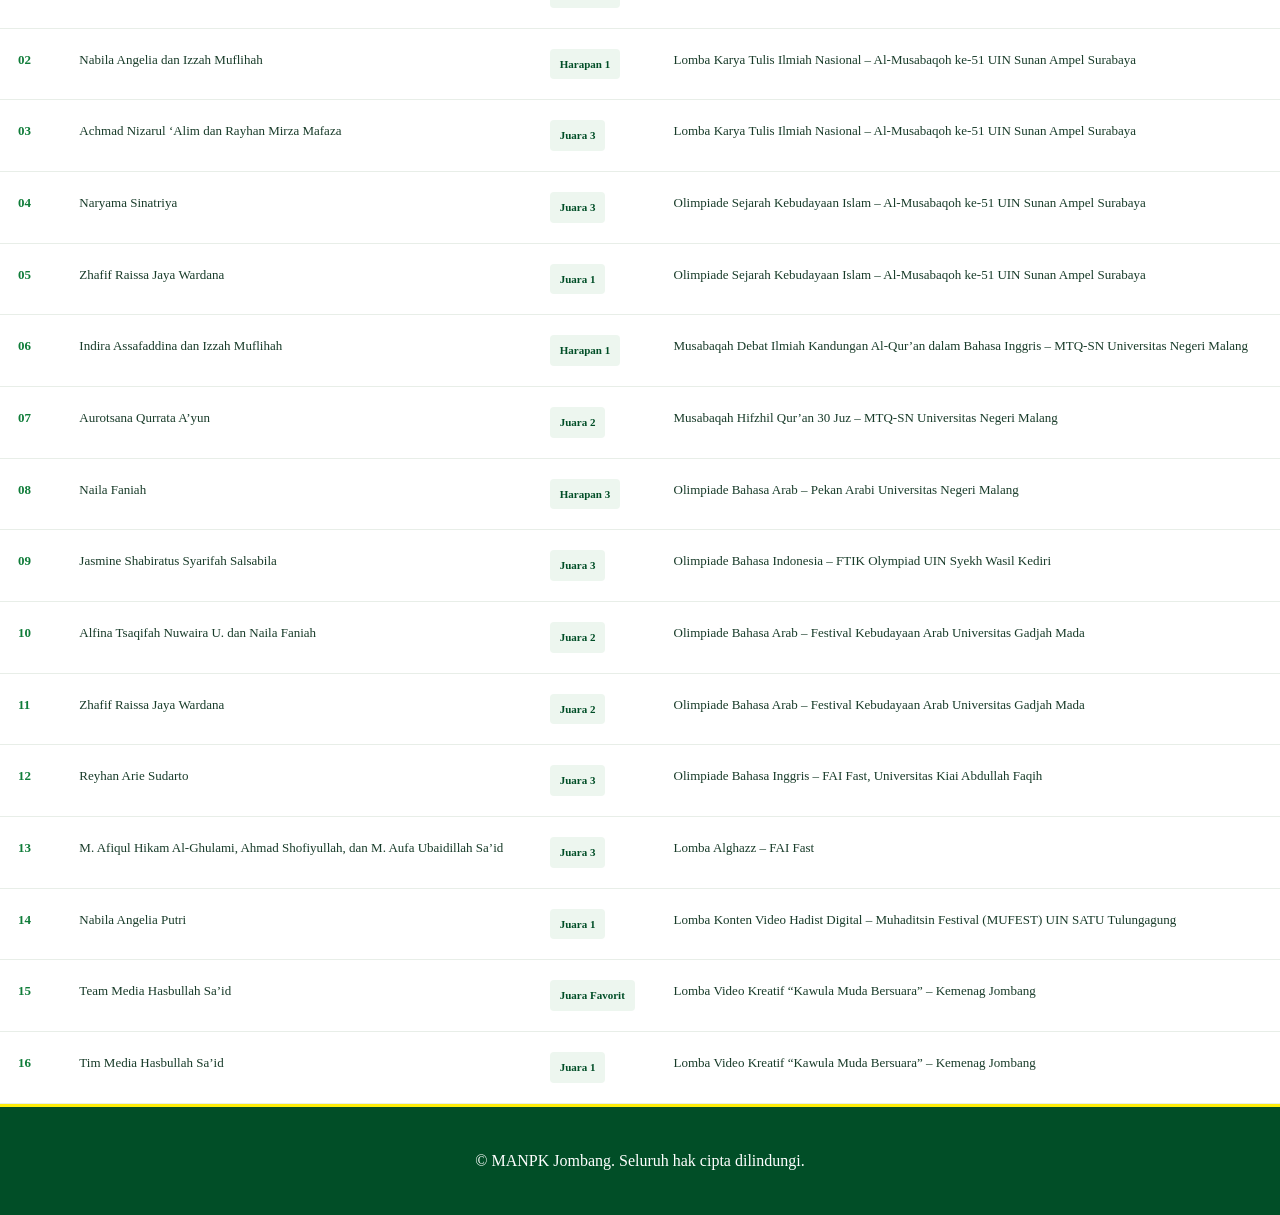
==== commit b60330d3: "adjusment achievement heading" ====
--- a/prestasi.html
+++ b/prestasi.html
@@ -41,7 +41,7 @@
 
     <!-- FEATURED ACHIEVEMENTS -->
     <section class="featured-section">
-      <div class="section-heading">
+      <div class="section-heading featured-heading">
         <span>CAPAIAN & APRESIASI</span>
         <h1>Prestasi MANPK</h1>
         <p>
--- a/style.css
+++ b/style.css
@@ -735,3 +735,55 @@
     grid-column: span 1;
   }
 }
+/* =================================
+   TABEL DAFTAR PRESTASI
+================================= */
+
+.achievement-table {
+  width: 100%;
+  border-collapse: collapse;
+  min-width: 850px;
+  background: var(--white);
+}
+
+.achievement-table thead {
+  background: var(--green-dark);
+  color: var(--white);
+}
+
+.achievement-table th {
+  padding: 20px 18px;
+  text-align: left;
+  font-size: 12px;
+  letter-spacing: 1px;
+  text-transform: uppercase;
+}
+
+.achievement-table td {
+  padding: 20px 18px;
+  border-bottom: 1px solid #e8eee8;
+  color: var(--dark);
+  font-size: 13px;
+  line-height: 1.7;
+  vertical-align: top;
+}
+
+.achievement-table tbody tr:hover {
+  background: #f5f9f4;
+}
+
+.achievement-table td:first-child {
+  color: var(--green);
+  font-weight: 700;
+}
+
+.table-award {
+  display: inline-block;
+  padding: 6px 10px;
+  background: #edf6ef;
+  color: var(--green-dark);
+  border-radius: 4px;
+  font-size: 11px;
+  font-weight: 800;
+  white-space: nowrap;
+}
